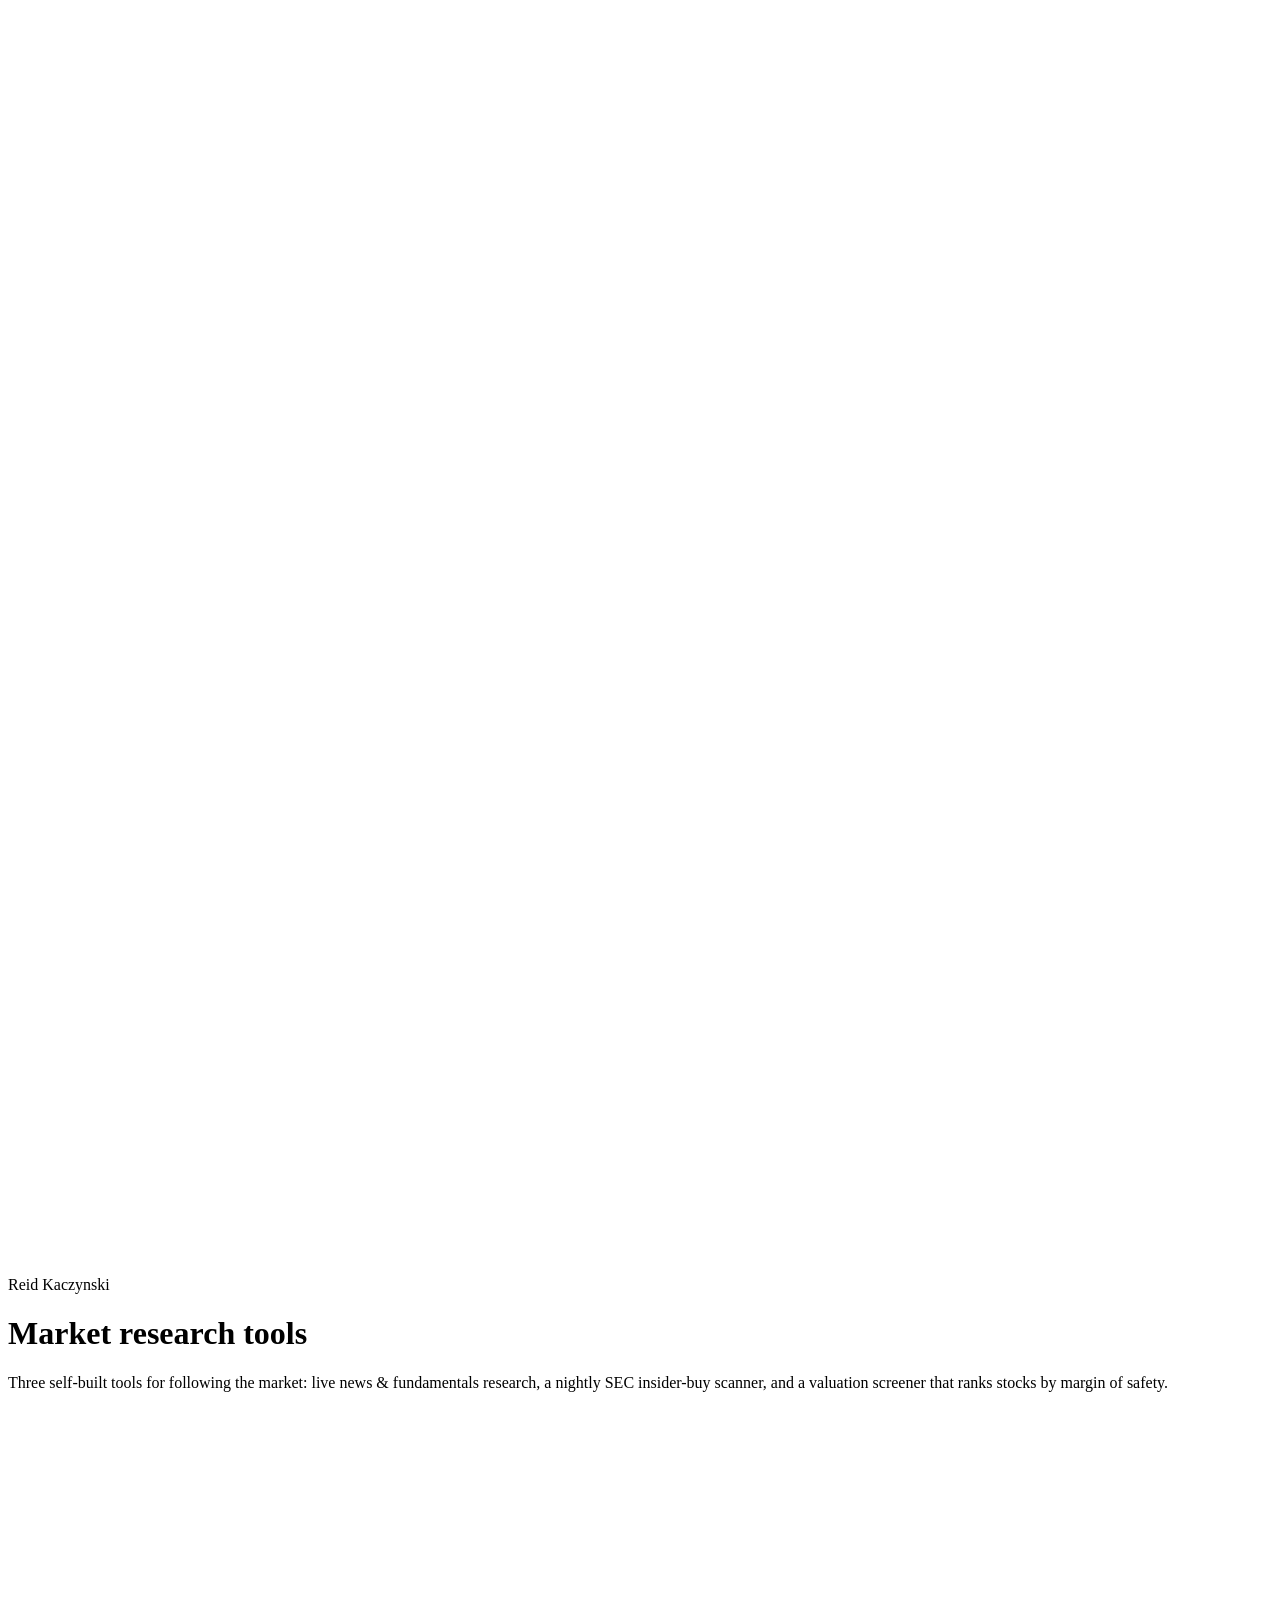
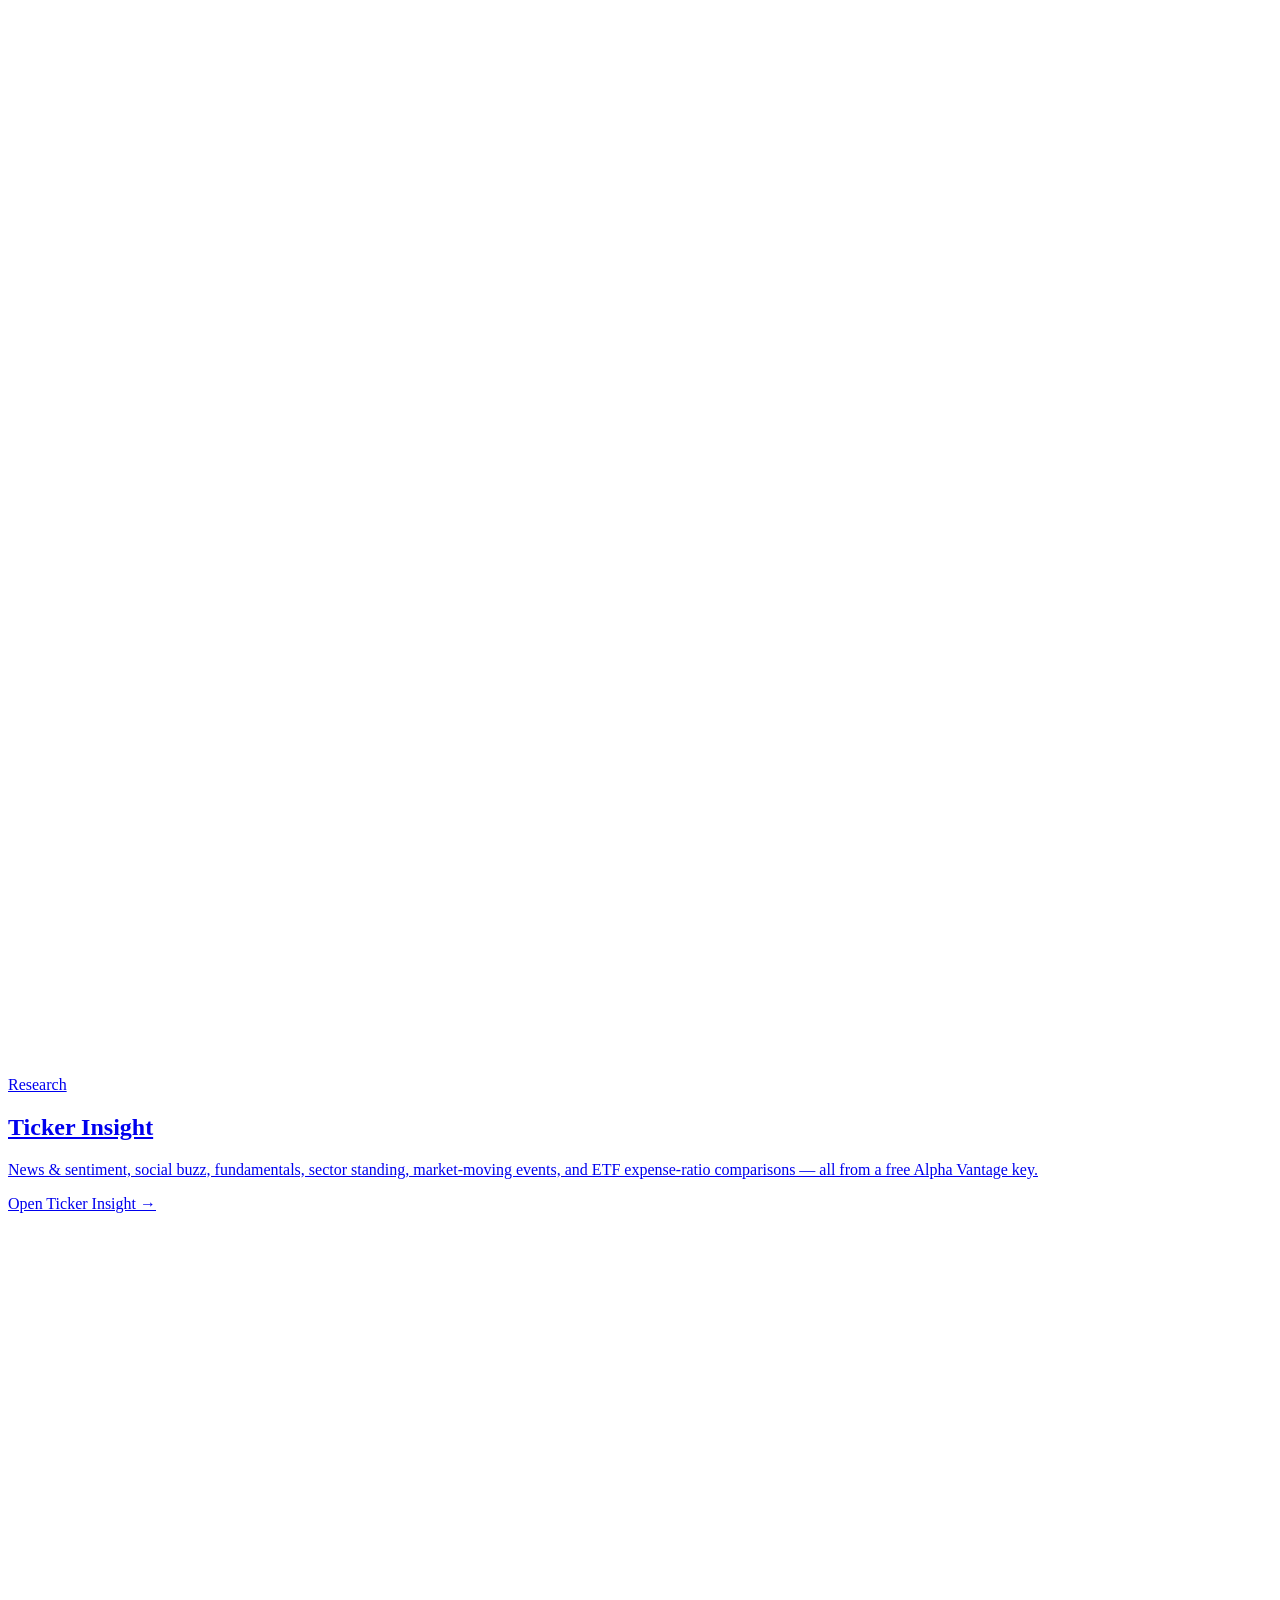
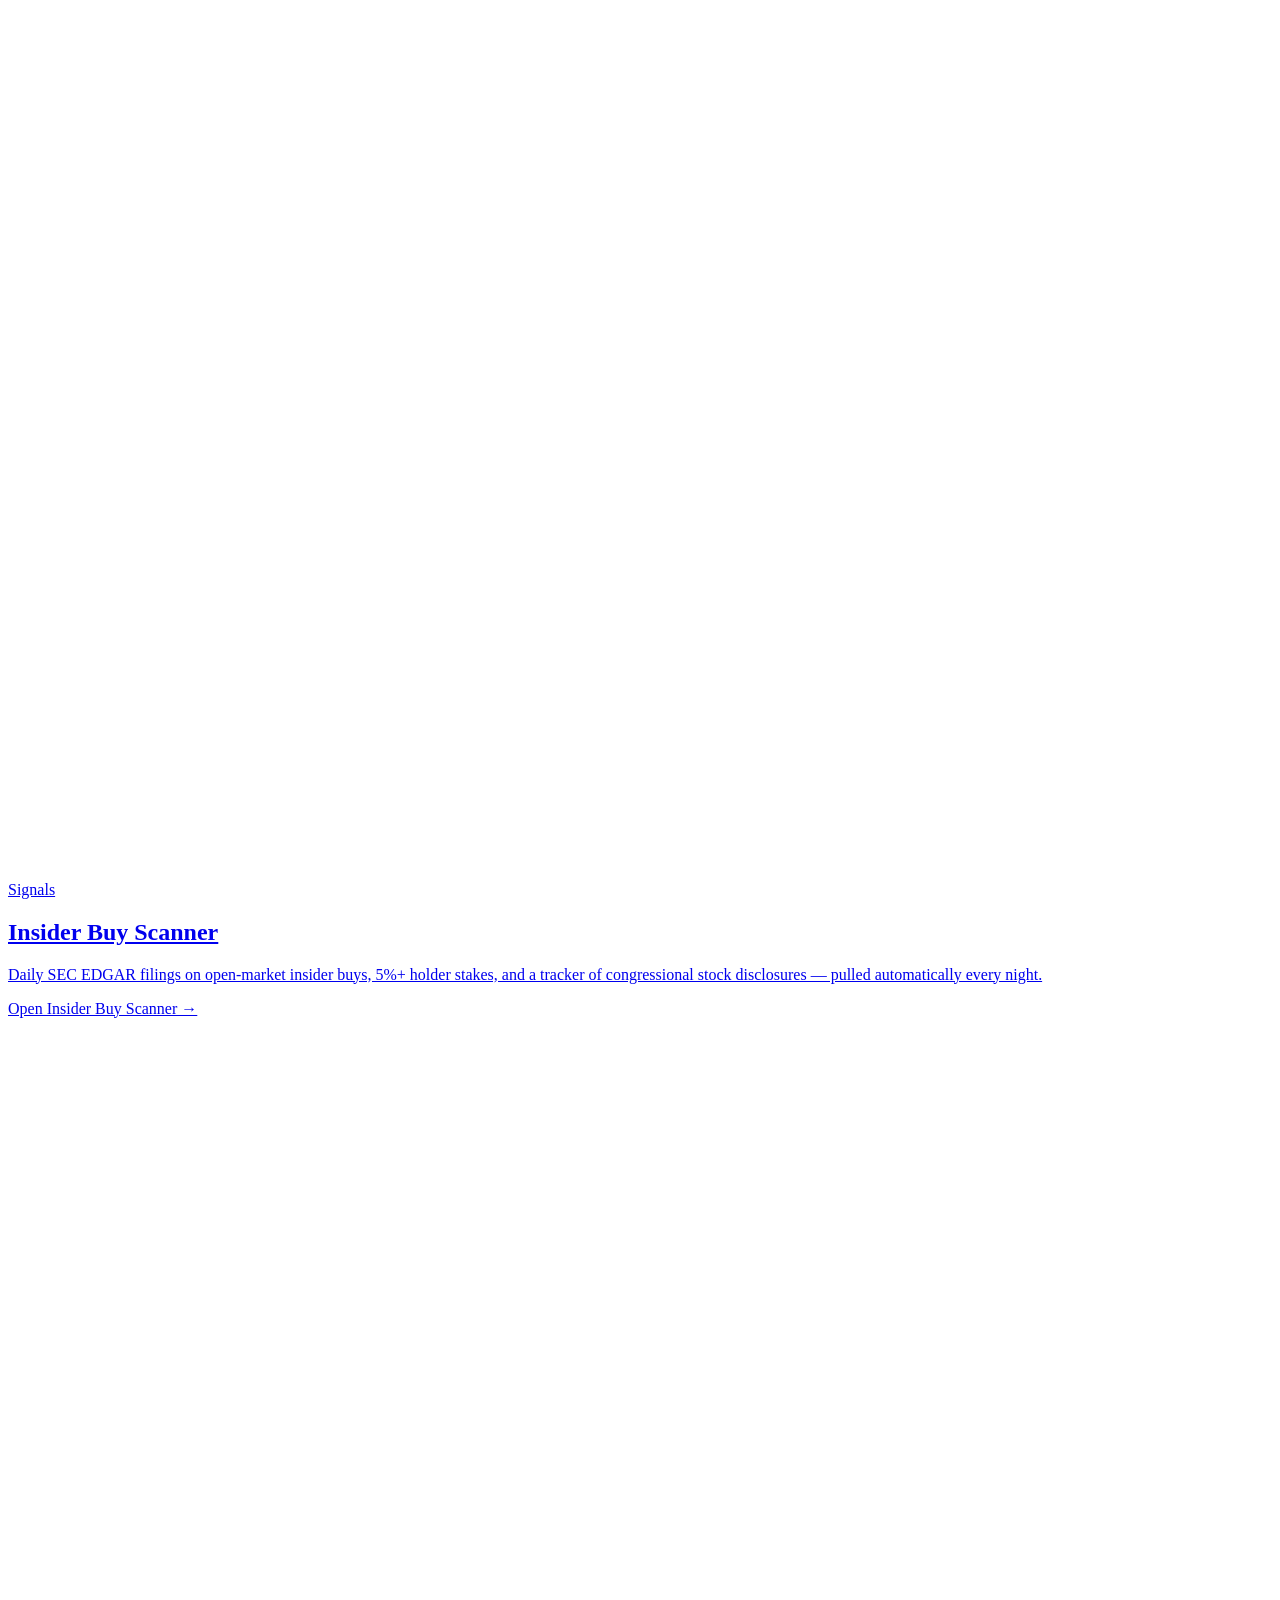
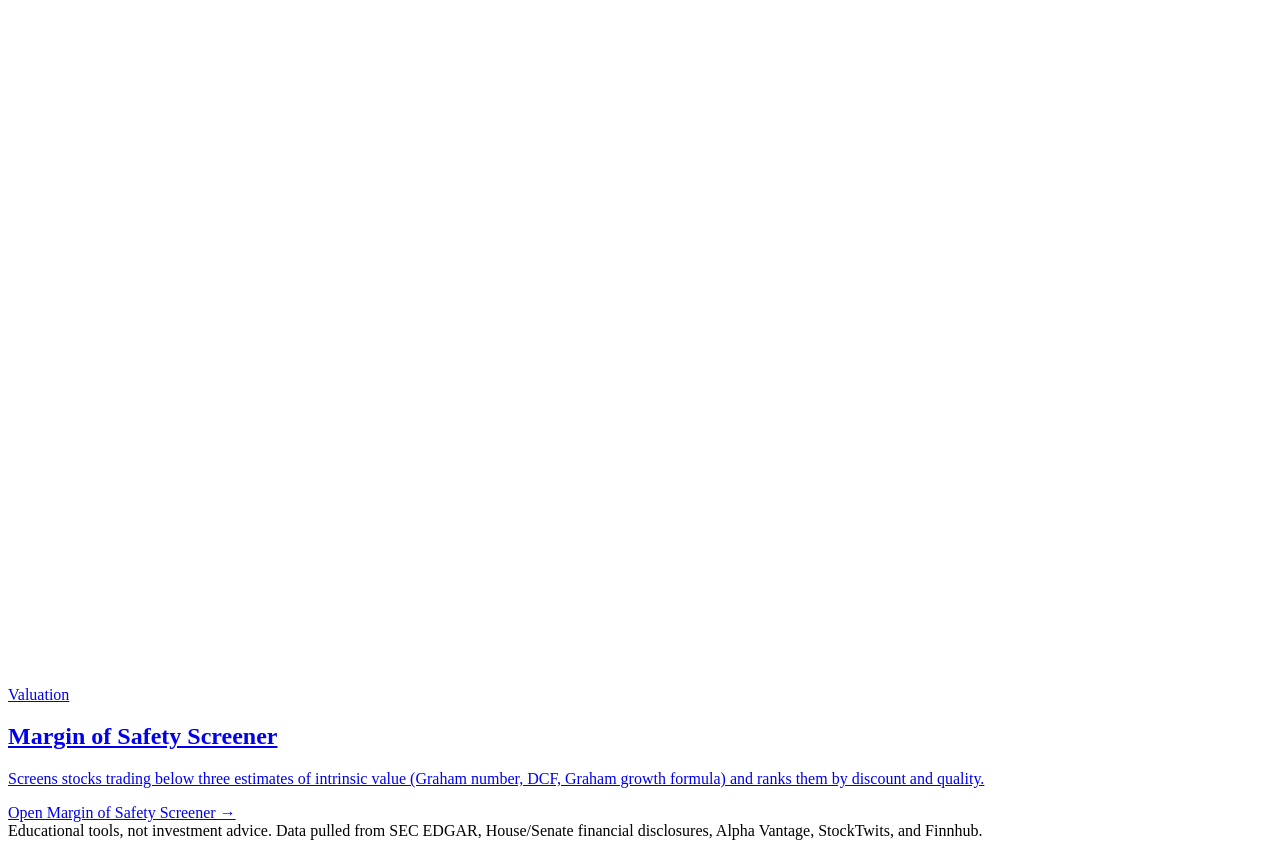
==== index.html @ 0168bebf "Add initial HTML structure for Market Tools page This HTML file contains the structure and content f" ====
<!doctype html>
<html lang="en">
<head>
<meta charset="utf-8">
<meta name="viewport" content="width=device-width, initial-scale=1">
<title>Reid Kaczynski · Market Tools</title>
<meta name="description" content="Three self-built market research tools: news &amp; fundamentals research, SEC insider-buy scanning, and intrinsic-value screening.">
<link rel="preconnect" href="https://fonts.googleapis.com">
<link rel="preconnect" href="https://fonts.gstatic.com" crossorigin>
<link href="https://fonts.googleapis.com/css2?family=Inter:wght@400;500;600;700;800&family=JetBrains+Mono:wght@500;600;700&display=swap" rel="stylesheet">
<link rel="stylesheet" href="style.css">
</head>
<body>
<div class="wrap">

  <div class="hero">
    <span class="brand-mark" aria-hidden="true"><svg viewBox="0 0 24 24" fill="none" xmlns="http://www.w3.org/2000/svg"><path d="M3 17L9 11L13 15L21 6" stroke="white" stroke-width="2.4" stroke-linecap="round" stroke-linejoin="round"/><path d="M21 6H15M21 6V12" stroke="white" stroke-width="2.4" stroke-linecap="round" stroke-linejoin="round"/></svg></span>
    <span class="eyebrow-top">Reid Kaczynski</span>
    <h1>Market research tools</h1>
    <p class="hero-sub">Three self-built tools for following the market: live news &amp; fundamentals research, a nightly SEC insider-buy scanner, and a valuation screener that ranks stocks by margin of safety.</p>
  </div>

  <div class="grid">
    <a class="tool-card" href="ticker-insight/">
      <span class="tool-icon" aria-hidden="true"><svg viewBox="0 0 24 24" fill="none" xmlns="http://www.w3.org/2000/svg"><path d="M3 17L9 11L13 15L21 6" stroke="white" stroke-width="2.4" stroke-linecap="round" stroke-linejoin="round"/><path d="M21 6H15M21 6V12" stroke="white" stroke-width="2.4" stroke-linecap="round" stroke-linejoin="round"/></svg></span>
      <span class="eyebrow">Research</span>
      <h2>Ticker Insight</h2>
      <p>News &amp; sentiment, social buzz, fundamentals, sector standing, market-moving events, and ETF expense-ratio comparisons — all from a free Alpha Vantage key.</p>
      <span class="tool-arrow">Open Ticker Insight →</span>
    </a>

    <a class="tool-card" href="insider-buy-scanner/">
      <span class="tool-icon" aria-hidden="true"><svg viewBox="0 0 24 24" fill="none" xmlns="http://www.w3.org/2000/svg"><path d="M3 17L9 11L13 15L21 6" stroke="white" stroke-width="2.4" stroke-linecap="round" stroke-linejoin="round"/><path d="M21 6H15M21 6V12" stroke="white" stroke-width="2.4" stroke-linecap="round" stroke-linejoin="round"/></svg></span>
      <span class="eyebrow">Signals</span>
      <h2>Insider Buy Scanner</h2>
      <p>Daily SEC EDGAR filings on open-market insider buys, 5%+ holder stakes, and a tracker of congressional stock disclosures — pulled automatically every night.</p>
      <span class="tool-arrow">Open Insider Buy Scanner →</span>
    </a>

    <a class="tool-card" href="margin-of-safety/">
      <span class="tool-icon" aria-hidden="true"><svg viewBox="0 0 24 24" fill="none" xmlns="http://www.w3.org/2000/svg"><path d="M3 17L9 11L13 15L21 6" stroke="white" stroke-width="2.4" stroke-linecap="round" stroke-linejoin="round"/><path d="M21 6H15M21 6V12" stroke="white" stroke-width="2.4" stroke-linecap="round" stroke-linejoin="round"/></svg></span>
      <span class="eyebrow">Valuation</span>
      <h2>Margin of Safety Screener</h2>
      <p>Screens stocks trading below three estimates of intrinsic value (Graham number, DCF, Graham growth formula) and ranks them by discount and quality.</p>
      <span class="tool-arrow">Open Margin of Safety Screener →</span>
    </a>
  </div>

  <footer>Educational tools, not investment advice. Data pulled from SEC EDGAR, House/Senate financial disclosures, Alpha Vantage, StockTwits, and Finnhub.</footer>
</div>
</body>
</html>
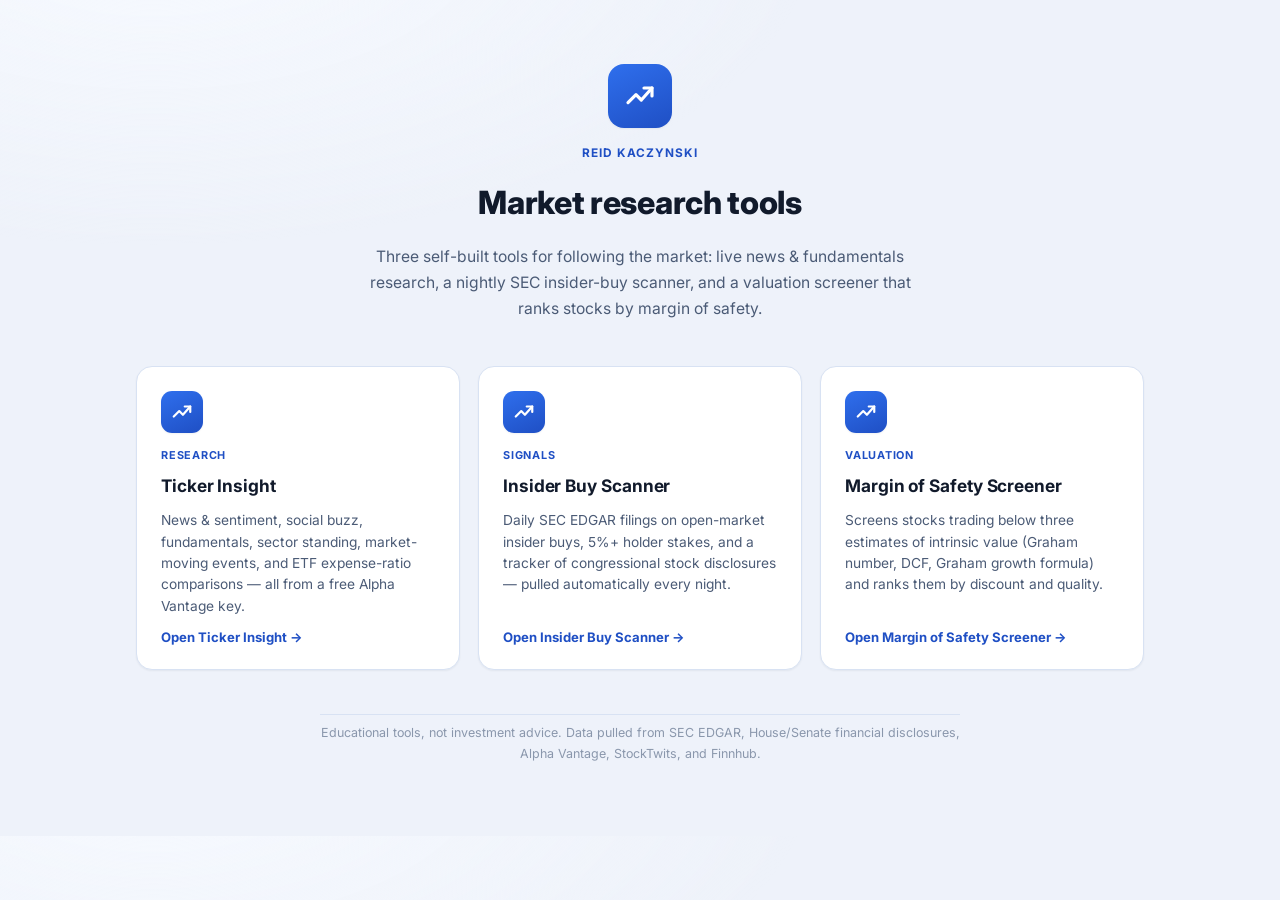
==== commit 7550779c: "Update tool links in index.html" ====
--- a/index.html
+++ b/index.html
@@ -21,7 +21,7 @@
   </div>
 
   <div class="grid">
-    <a class="tool-card" href="ticker-insight/">
+    <a class="tool-card" href="ticker-insight-app/">
       <span class="tool-icon" aria-hidden="true"><svg viewBox="0 0 24 24" fill="none" xmlns="http://www.w3.org/2000/svg"><path d="M3 17L9 11L13 15L21 6" stroke="white" stroke-width="2.4" stroke-linecap="round" stroke-linejoin="round"/><path d="M21 6H15M21 6V12" stroke="white" stroke-width="2.4" stroke-linecap="round" stroke-linejoin="round"/></svg></span>
       <span class="eyebrow">Research</span>
       <h2>Ticker Insight</h2>
@@ -29,7 +29,7 @@
       <span class="tool-arrow">Open Ticker Insight →</span>
     </a>
 
-    <a class="tool-card" href="insider-buy-scanner/">
+    <a class="tool-card" href="insider-buy-scanner-app/">
       <span class="tool-icon" aria-hidden="true"><svg viewBox="0 0 24 24" fill="none" xmlns="http://www.w3.org/2000/svg"><path d="M3 17L9 11L13 15L21 6" stroke="white" stroke-width="2.4" stroke-linecap="round" stroke-linejoin="round"/><path d="M21 6H15M21 6V12" stroke="white" stroke-width="2.4" stroke-linecap="round" stroke-linejoin="round"/></svg></span>
       <span class="eyebrow">Signals</span>
       <h2>Insider Buy Scanner</h2>
@@ -37,7 +37,7 @@
       <span class="tool-arrow">Open Insider Buy Scanner →</span>
     </a>
 
-    <a class="tool-card" href="margin-of-safety/">
+    <a class="tool-card" href="margin-of-safety-app/">
       <span class="tool-icon" aria-hidden="true"><svg viewBox="0 0 24 24" fill="none" xmlns="http://www.w3.org/2000/svg"><path d="M3 17L9 11L13 15L21 6" stroke="white" stroke-width="2.4" stroke-linecap="round" stroke-linejoin="round"/><path d="M21 6H15M21 6V12" stroke="white" stroke-width="2.4" stroke-linecap="round" stroke-linejoin="round"/></svg></span>
       <span class="eyebrow">Valuation</span>
       <h2>Margin of Safety Screener</h2>
--- a/style.css
+++ b/style.css
@@ -0,0 +1,35 @@
+:root{
+  --bg:#eef2fa; --card:#ffffff; --border:#d8e2f3; --border-soft:#e8eef9;
+  --ink:#111a2b; --ink-soft:#4b5b76; --ink-faint:#8a97ac;
+  --accent:#2f6fed; --accent-dark:#1f4fc4; --accent-soft:#dde8fd;
+  --shadow-sm:0 1px 2px rgba(17,26,43,.06);
+  --shadow-md:0 14px 34px -16px rgba(17,26,43,.24);
+}
+*{box-sizing:border-box;}
+html{-webkit-font-smoothing:antialiased;}
+body{margin:0;
+  background:radial-gradient(1100px 520px at 12% -8%, #f7faff 0%, transparent 60%), var(--bg);
+  color:var(--ink);font:15px/1.55 'Inter',-apple-system,BlinkMacSystemFont,"Segoe UI",sans-serif;}
+.wrap{max-width:1040px;margin:0 auto;padding:64px 16px 72px;display:flex;flex-direction:column;gap:44px;}
+
+.hero{display:flex;flex-direction:column;align-items:center;text-align:center;gap:16px;}
+.brand-mark{flex:0 0 auto;width:64px;height:64px;border-radius:16px;background:linear-gradient(155deg,var(--accent) 0%,var(--accent-dark) 100%);display:flex;align-items:center;justify-content:center;box-shadow:var(--shadow-sm);}
+.brand-mark svg{width:32px;height:32px;display:block;}
+h1{font-size:2rem;margin:0;font-weight:800;letter-spacing:-.01em;}
+.eyebrow-top{font-size:.74rem;text-transform:uppercase;letter-spacing:.08em;font-weight:700;color:var(--accent-dark);}
+.hero-sub{color:var(--ink-soft);max-width:56ch;font-size:.98rem;line-height:1.65;margin:0;}
+
+.grid{display:grid;grid-template-columns:repeat(3,1fr);gap:18px;}
+@media (max-width:820px){ .grid{grid-template-columns:1fr;} }
+
+.tool-card{display:flex;flex-direction:column;gap:10px;background:var(--card);border:1px solid var(--border);border-radius:16px;padding:24px 24px 22px;box-shadow:var(--shadow-sm);text-decoration:none;color:inherit;transition:box-shadow .15s ease,transform .15s ease,border-color .15s ease;}
+.tool-card:hover{box-shadow:var(--shadow-md);transform:translateY(-2px);border-color:var(--border-soft);}
+.tool-icon{width:42px;height:42px;border-radius:11px;background:linear-gradient(155deg,var(--accent) 0%,var(--accent-dark) 100%);display:flex;align-items:center;justify-content:center;box-shadow:var(--shadow-sm);}
+.tool-icon svg{width:22px;height:22px;display:block;}
+.eyebrow{font-size:.68rem;text-transform:uppercase;letter-spacing:.07em;font-weight:700;color:var(--accent-dark);margin-top:4px;}
+.tool-card h2{font-size:1.08rem;margin:0;font-weight:700;letter-spacing:-.005em;color:var(--ink);}
+.tool-card p{color:var(--ink-soft);font-size:.86rem;line-height:1.55;margin:0;flex:1;}
+.tool-arrow{font-size:.82rem;font-weight:700;color:var(--accent-dark);}
+
+footer{font-size:.78rem;color:var(--ink-faint);text-align:center;padding-top:8px;border-top:1px solid var(--border);line-height:1.65;max-width:640px;margin:0 auto;}
+footer a{color:var(--ink-faint);}
